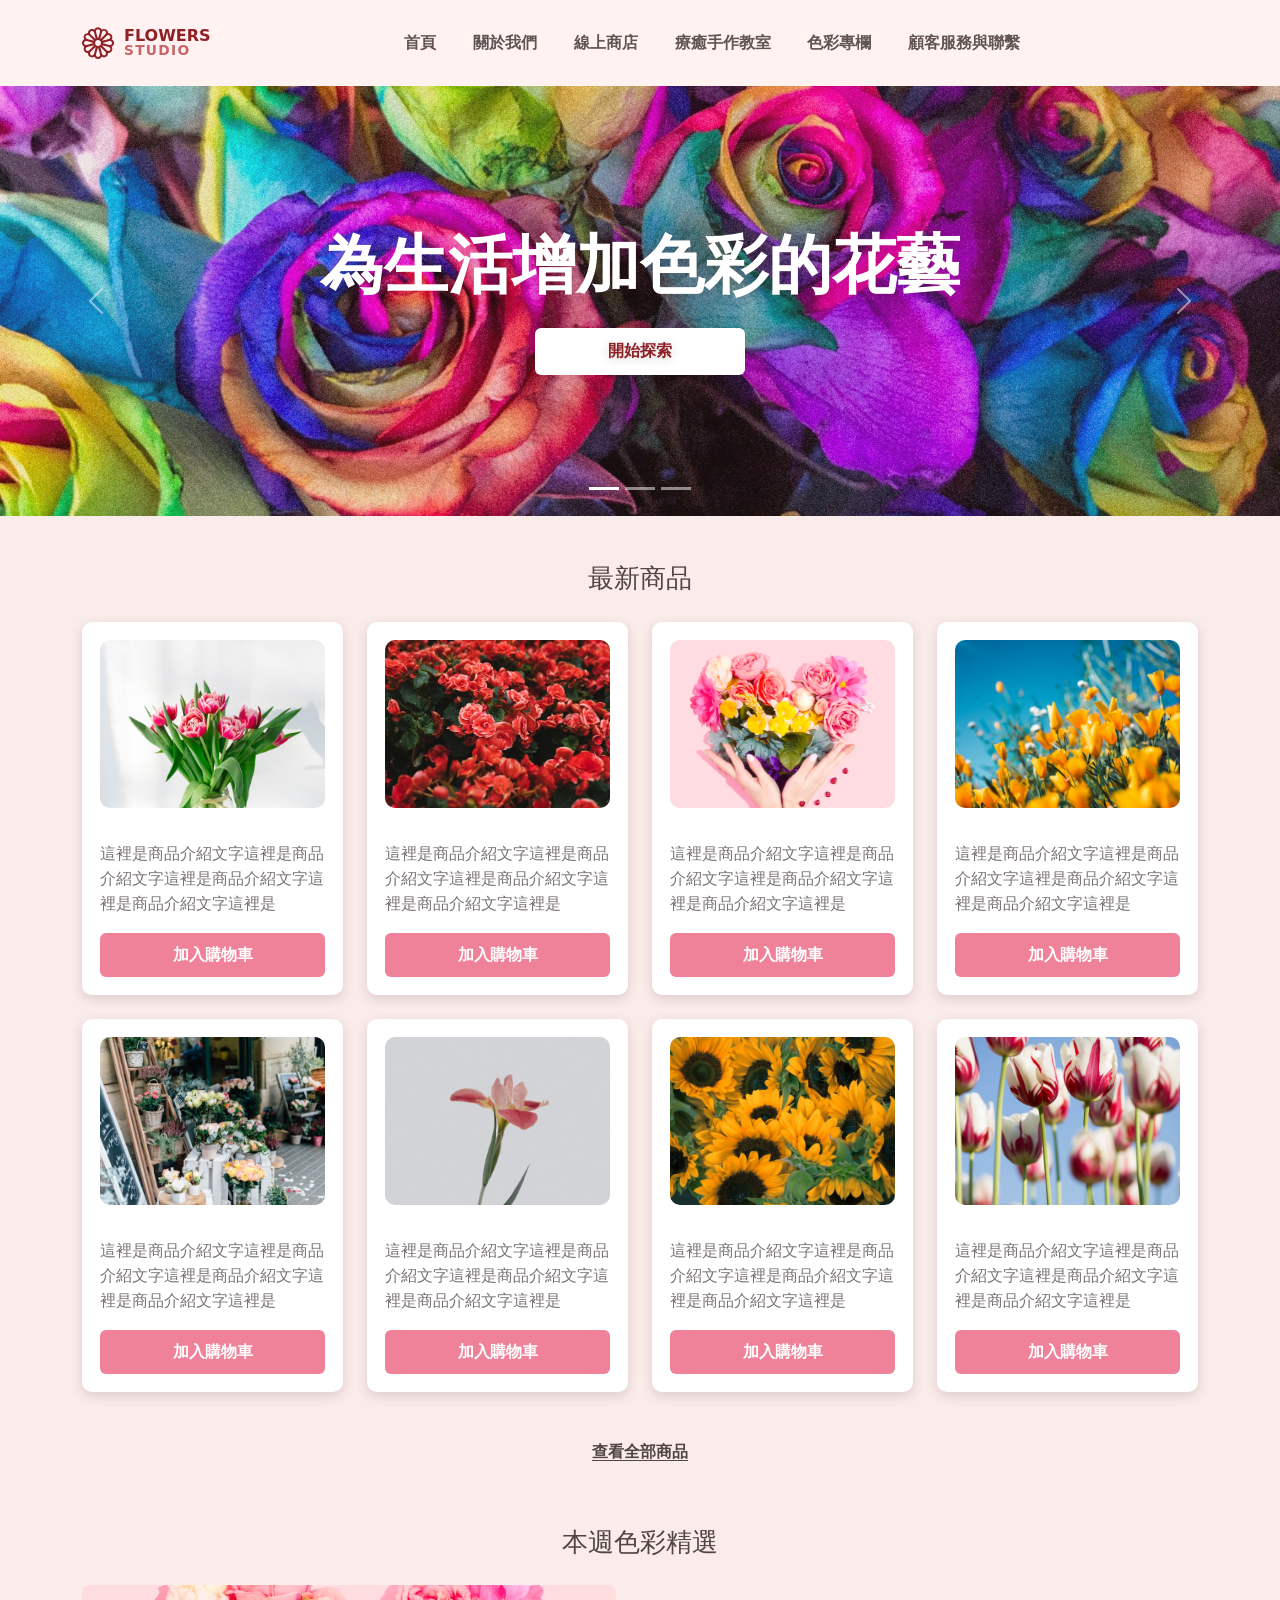
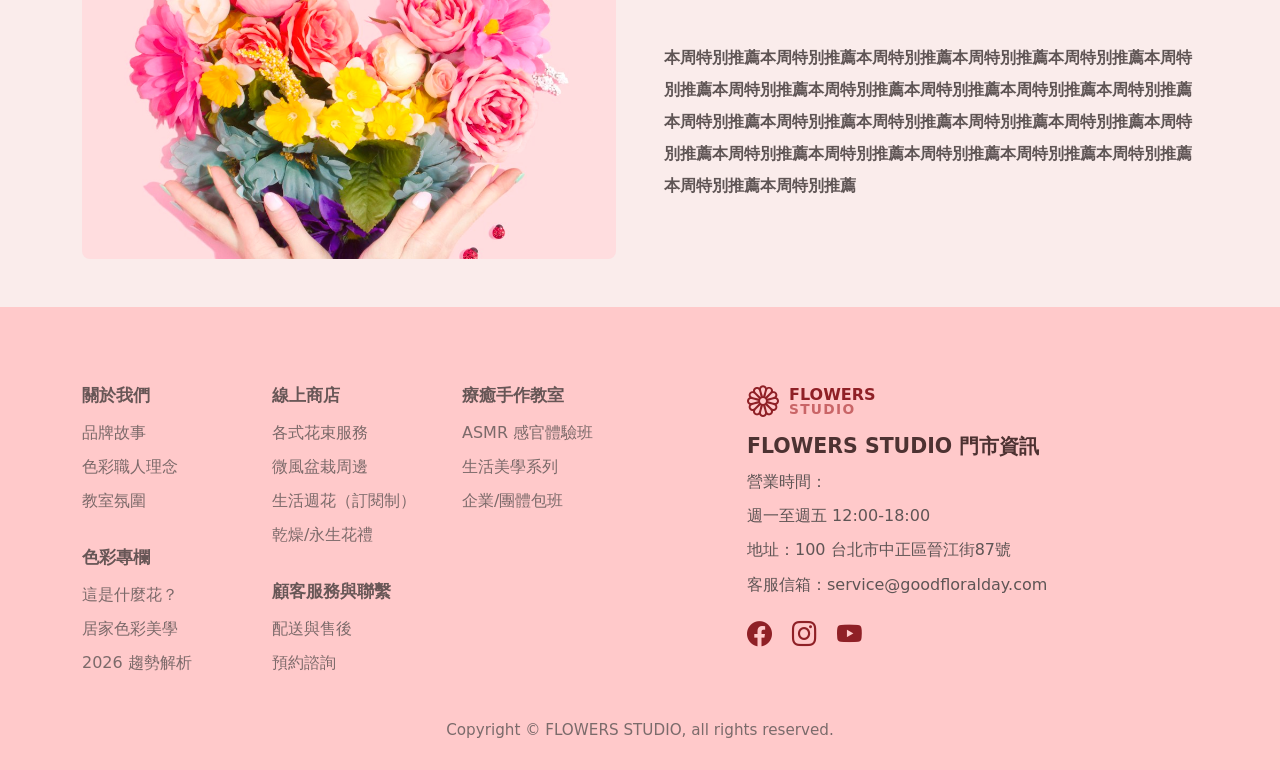
==== index.html @ d43ba5ba "增加 goal.html" ====
<!doctype html>
<html lang="zh-Hant">
  <head>
    <meta charset="utf-8">
    <meta name="viewport" content="width=device-width, initial-scale=1">
    <title>FLOWERS STUDIO</title>
    <link href="https://cdn.jsdelivr.net/npm/bootstrap@5.3.3/dist/css/bootstrap.min.css" rel="stylesheet">
    <link href="https://cdn.jsdelivr.net/npm/bootstrap-icons@1.11.3/font/bootstrap-icons.min.css" rel="stylesheet">
    <link href="css/style.css" rel="stylesheet">
    <!-- 以下為Google tag (gtag.js) GA4頁面資料抓取-->
    <script async src="https://www.googletagmanager.com/gtag/js?id=G-LGL4ZRXLQ2"></script>
    <script>
      window.dataLayer = window.dataLayer || [];
      function gtag(){dataLayer.push(arguments);}
      gtag('js', new Date());

      gtag('config', 'G-LGL4ZRXLQ2');
    </script>
  </head>
  <body>
    <header class="site-header sticky-top">
      <nav class="navbar navbar-expand-lg">
        <div class="container">
          <a class="navbar-brand brand-mark" href="#">
            <i class="bi bi-flower1" aria-hidden="true"></i>
            <span>
              <span class="brand-title">FLOWERS</span>
              <span class="brand-subtitle">STUDIO</span>
            </span>
          </a>
          <button class="navbar-toggler" type="button" data-bs-toggle="collapse" data-bs-target="#mainNav" aria-controls="mainNav" aria-expanded="false" aria-label="切換選單">
            <span class="navbar-toggler-icon"></span>
          </button>
          <div class="collapse navbar-collapse justify-content-center" id="mainNav">
            <ul class="navbar-nav">
              <li class="nav-item"><a class="nav-link" href="#">首頁</a></li>
              <li class="nav-item"><a class="nav-link" href="#">關於我們</a></li>
              <li class="nav-item"><a class="nav-link" href="#">線上商店</a></li>
              <li class="nav-item"><a class="nav-link" href="#">療癒手作教室</a></li>
              <li class="nav-item"><a class="nav-link" href="#">色彩專欄</a></li>
              <li class="nav-item"><a class="nav-link" href="#">顧客服務與聯繫</a></li>
            </ul>
          </div>
        </div>
      </nav>
    </header>

    <main>
      <section id="heroCarousel" class="carousel slide hero-carousel" data-bs-ride="carousel">
        <div class="carousel-indicators">
          <button type="button" data-bs-target="#heroCarousel" data-bs-slide-to="0" class="active" aria-current="true" aria-label="第 1 張"></button>
          <button type="button" data-bs-target="#heroCarousel" data-bs-slide-to="1" aria-label="第 2 張"></button>
          <button type="button" data-bs-target="#heroCarousel" data-bs-slide-to="2" aria-label="第 3 張"></button>
        </div>
        <div class="carousel-inner">
          <div class="carousel-item hero-slide-1 active">
            <div class="container hero-content d-flex flex-column align-items-center justify-content-center text-center">
              <h1 class="hero-title mb-4">為生活增加色彩的花藝</h1>
              <a href="#" class="btn btn-hero">開始探索</a>
            </div>
          </div>
          <div class="carousel-item hero-slide-2">
            <div class="container hero-content d-flex flex-column align-items-center justify-content-center text-center">
              <h2 class="hero-title mb-4">用花束收藏日常溫柔</h2>
              <a href="#" class="btn btn-hero">選購花禮</a>
            </div>
          </div>
          <div class="carousel-item hero-slide-3">
            <div class="container hero-content d-flex flex-column align-items-center justify-content-center text-center">
              <h2 class="hero-title mb-4">把季節花色帶回家</h2>
              <a href="#" class="btn btn-hero">預約課程</a>
            </div>
          </div>
        </div>
        <button class="carousel-control-prev" type="button" data-bs-target="#heroCarousel" data-bs-slide="prev">
          <span class="carousel-control-prev-icon" aria-hidden="true"></span>
          <span class="visually-hidden">上一張</span>
        </button>
        <button class="carousel-control-next" type="button" data-bs-target="#heroCarousel" data-bs-slide="next">
          <span class="carousel-control-next-icon" aria-hidden="true"></span>
          <span class="visually-hidden">下一張</span>
        </button>
      </section>

      <section class="section-space">
        <div class="container">
          <h2 class="section-title">最新商品</h2>
          <div class="row g-4">
            <div class="col-12 col-sm-6 col-lg-3">
              <article class="card product-card h-100">
                <img src="assets/images/product-1.jpg" alt="橘粉色花束">
                <div class="card-body px-0 pb-0 d-flex flex-column">
                  <p class="card-text">這裡是商品介紹文字這裡是商品介紹文字這裡是商品介紹文字這裡是商品介紹文字這裡是</p>
                  <a href="https://fannieteng.github.io/flower-web/goal.html" type="button" class="btn btn-cart mt-auto btnstyle" id="btnstyle">加入購物車</a>
                </div>
              </article>
            </div>
            <div class="col-12 col-sm-6 col-lg-3">
              <article class="card product-card h-100">
                <img src="assets/images/product-2.jpg" alt="粉白色玫瑰花束">
                <div class="card-body px-0 pb-0 d-flex flex-column">
                  <p class="card-text">這裡是商品介紹文字這裡是商品介紹文字這裡是商品介紹文字這裡是商品介紹文字這裡是</p>
                  <button class="btn btn-cart mt-auto">加入購物車</button>
                </div>
              </article>
            </div>
            <div class="col-12 col-sm-6 col-lg-3">
              <article class="card product-card h-100">
                <img src="assets/images/product-3.jpg" alt="桌面花藝擺設">
                <div class="card-body px-0 pb-0 d-flex flex-column">
                  <p class="card-text">這裡是商品介紹文字這裡是商品介紹文字這裡是商品介紹文字這裡是商品介紹文字這裡是</p>
                  <button class="btn btn-cart mt-auto">加入購物車</button>
                </div>
              </article>
            </div>
            <div class="col-12 col-sm-6 col-lg-3">
              <article class="card product-card h-100">
                <img src="assets/images/product-4.jpg" alt="黃色花朵花束">
                <div class="card-body px-0 pb-0 d-flex flex-column">
                  <p class="card-text">這裡是商品介紹文字這裡是商品介紹文字這裡是商品介紹文字這裡是商品介紹文字這裡是</p>
                  <button class="btn btn-cart mt-auto">加入購物車</button>
                </div>
              </article>
            </div>
            <div class="col-12 col-sm-6 col-lg-3">
              <article class="card product-card h-100">
                <img src="assets/images/product-5.jpg" alt="白色花束">
                <div class="card-body px-0 pb-0 d-flex flex-column">
                  <p class="card-text">這裡是商品介紹文字這裡是商品介紹文字這裡是商品介紹文字這裡是商品介紹文字這裡是</p>
                  <button class="btn btn-cart mt-auto">加入購物車</button>
                </div>
              </article>
            </div>
            <div class="col-12 col-sm-6 col-lg-3">
              <article class="card product-card h-100">
                <img src="assets/images/product-6.jpg" alt="粉色鮮花特寫">
                <div class="card-body px-0 pb-0 d-flex flex-column">
                  <p class="card-text">這裡是商品介紹文字這裡是商品介紹文字這裡是商品介紹文字這裡是商品介紹文字這裡是</p>
                  <button class="btn btn-cart mt-auto">加入購物車</button>
                </div>
              </article>
            </div>
            <div class="col-12 col-sm-6 col-lg-3">
              <article class="card product-card h-100">
                <img src="assets/images/product-7.jpg" alt="玫瑰花束">
                <div class="card-body px-0 pb-0 d-flex flex-column">
                  <p class="card-text">這裡是商品介紹文字這裡是商品介紹文字這裡是商品介紹文字這裡是商品介紹文字這裡是</p>
                  <button class="btn btn-cart mt-auto">加入購物車</button>
                </div>
              </article>
            </div>
            <div class="col-12 col-sm-6 col-lg-3">
              <article class="card product-card h-100">
                <img src="assets/images/product-8.jpg" alt="繽紛花束">
                <div class="card-body px-0 pb-0 d-flex flex-column">
                  <p class="card-text">這裡是商品介紹文字這裡是商品介紹文字這裡是商品介紹文字這裡是商品介紹文字這裡是</p>
                  <button class="btn btn-cart mt-auto">加入購物車</button>
                </div>
              </article>
            </div>
          </div>
          <div class="text-center mt-5">
            <a class="all-products" href="#">查看全部商品</a>
          </div>
        </div>
      </section>

      <section class="section-space pt-3 pb-5">
        <div class="container">
          <h2 class="section-title">本週色彩精選</h2>
          <div class="row align-items-center g-5">
            <div class="col-lg-6">
              <img class="feature-image" src="assets/images/feature.jpg" alt="本週精選花藝">
            </div>
            <div class="col-lg-6">
              <p class="feature-text mb-0">
                本周特別推薦本周特別推薦本周特別推薦本周特別推薦本周特別推薦本周特別推薦本周特別推薦本周特別推薦本周特別推薦本周特別推薦本周特別推薦本周特別推薦本周特別推薦本周特別推薦本周特別推薦本周特別推薦本周特別推薦本周特別推薦本周特別推薦本周特別推薦本周特別推薦本周特別推薦本周特別推薦本周特別推薦
              </p>
            </div>
          </div>
        </div>
      </section>
    </main>

    <footer class="site-footer">
      <div class="container">
        <div class="row gy-4">
          <div class="col-6 col-md-3 col-lg-2">
            <h3 class="footer-title">關於我們</h3>
            <ul class="footer-links">
              <li><a href="#">品牌故事</a></li>
              <li><a href="#">色彩職人理念</a></li>
              <li><a href="#">教室氛圍</a></li>
            </ul>
            <h3 class="footer-title">色彩專欄</h3>
            <ul class="footer-links mb-0">
              <li><a href="#">這是什麼花？</a></li>
              <li><a href="#">居家色彩美學</a></li>
              <li><a href="#">2026 趨勢解析</a></li>
            </ul>
          </div>
          <div class="col-6 col-md-3 col-lg-2">
            <h3 class="footer-title">線上商店</h3>
            <ul class="footer-links">
              <li><a href="#">各式花束服務</a></li>
              <li><a href="#">微風盆栽周邊</a></li>
              <li><a href="#">生活週花（訂閱制）</a></li>
              <li><a href="#">乾燥/永生花禮</a></li>
            </ul>
            <h3 class="footer-title">顧客服務與聯繫</h3>
            <ul class="footer-links mb-0">
              <li><a href="#">配送與售後</a></li>
              <li><a href="#">預約諮詢</a></li>
            </ul>
          </div>
          <div class="col-12 col-md-6 col-lg-3">
            <h3 class="footer-title">療癒手作教室</h3>
            <ul class="footer-links mb-0">
              <li><a href="#">ASMR 感官體驗班</a></li>
              <li><a href="#">生活美學系列</a></li>
              <li><a href="#">企業/團體包班</a></li>
            </ul>
          </div>
          <div class="col-12 col-lg-5">
            <div class="footer-brand brand-mark mb-3">
              <i class="bi bi-flower1" aria-hidden="true"></i>
              <span>
                <span class="brand-title">FLOWERS</span>
                <span class="brand-subtitle">STUDIO</span>
              </span>
            </div>
            <h3 class="store-title">FLOWERS STUDIO 門市資訊</h3>
            <div class="store-info">
              <p class="mb-1">營業時間：</p>
              <p class="mb-1">週一至週五 12:00-18:00</p>
              <p class="mb-1">地址：100 台北市中正區晉江街87號</p>
              <p class="mb-0">客服信箱：service@goodfloralday.com</p>
            </div>
            <div class="social-links" aria-label="社群連結">
              <a href="#" aria-label="Facebook"><i class="bi bi-facebook"></i></a>
              <a href="#" aria-label="Instagram"><i class="bi bi-instagram"></i></a>
              <a href="https://www.youtube.com/" aria-label="YouTube"><i class="bi bi-youtube"></i></a>
            </div>
          </div>
        </div>
        <p class="copyright mb-0">Copyright © FLOWERS STUDIO, all rights reserved.</p>
      </div>
    </footer>

    <script src="https://cdn.jsdelivr.net/npm/bootstrap@5.3.3/dist/js/bootstrap.bundle.min.js"></script>
    <script src="js/script.js"></script>
    <script src="js/gtag.js"></script>
  </body>
</html>
---- css/style.css ----
:root {
  --bg-soft: #faeceb;
  --pink: #ef8199;
  --pink-light: #ffc9ca;
  --wine: #8f2026;
  --text: #5f5555;
}

body {
  color: var(--text);
  background: var(--bg-soft);
  font-family: "Noto Sans TC", "Microsoft JhengHei", system-ui, sans-serif;
}

a {
  color: inherit;
  text-decoration: none;
}

.site-header {
  background: #fff2f1;
}

.navbar {
  min-height: 86px;
}

.brand-mark {
  display: inline-flex;
  align-items: center;
  gap: 10px;
  color: var(--wine);
  font-weight: 900;
  line-height: 1;
}

.brand-mark i {
  font-size: 2rem;
}

.brand-title {
  display: block;
  font-size: 1rem;
  letter-spacing: 0;
}

.brand-subtitle {
  display: block;
  font-size: .86rem;
  letter-spacing: .08rem;
  color: #c96567;
}

.nav-link {
  color: #5f5555;
  font-weight: 700;
  padding-inline: 1.15rem !important;
}

.nav-link:hover,
.nav-link:focus {
  color: var(--wine);
}

.hero-carousel .carousel-item {
  height: 430px;
  background-color: #f4c7ca;
  background-position: center;
  background-size: cover;
}

.hero-carousel .carousel-item::before {
  content: "";
  position: absolute;
  inset: 0;
  background: rgba(174, 80, 92, .12);
}

.hero-slide-1 {
  background-image: url("../assets/images/hero-1.jpg");
}

.hero-slide-2 {
  background-image: url("../assets/images/hero-2.jpg");
}

.hero-slide-3 {
  background-image: url("../assets/images/hero-3.jpg");
}

.hero-content {
  position: relative;
  z-index: 1;
  min-height: 430px;
  text-shadow: 0 2px 10px rgba(80, 30, 30, .18);
}

.hero-title {
  color: #fff;
  font-size: clamp(2.35rem, 5vw, 4rem);
  font-weight: 900;
  letter-spacing: 0;
}

.btn-hero {
  width: min(210px, 60vw);
  border: 0;
  border-radius: 6px;
  background: #fff;
  color: var(--wine);
  font-weight: 800;
  padding: .7rem 1.75rem;
}

.section-space {
  padding-block: 46px;
}

.section-title {
  color: #514444;
  font-size: 1.65rem;
  font-weight: 500;
  margin-bottom: 28px;
  text-align: center;
}

.product-card {
  border: 0;
  border-radius: 10px;
  box-shadow: 0 4px 12px rgba(96, 66, 66, .18);
  padding: 18px;
}

.product-card img {
  width: 100%;
  aspect-ratio: 4 / 3;
  border-radius: 10px;
  object-fit: cover;
}

.product-card .card-text {
  color: #7b7474;
  line-height: 1.55;
  margin-block: 18px 16px;
}

.btn-cart {
  width: 100%;
  border: 0;
  border-radius: 6px;
  background: var(--pink);
  color: #fff;
  font-weight: 800;
  padding-block: .62rem;
}

.btn-cart:hover,
.btn-cart:focus {
  background: #dc6f88;
  color: #fff;
}

.all-products {
  color: #514444;
  font-weight: 700;
  text-decoration: underline;
  text-underline-offset: 3px;
}

.feature-image {
  width: 100%;
  aspect-ratio: 16 / 8.2;
  border-radius: 8px;
  object-fit: cover;
}

.feature-text {
  color: #5f5555;
  font-weight: 600;
  line-height: 2;
}

.site-footer {
  background: var(--pink-light);
  padding-block: 78px 28px;
}

.footer-title {
  color: #675656;
  font-size: 1.05rem;
  font-weight: 800;
  margin-bottom: 16px;
}

.footer-links {
  list-style: none;
  margin: 0 0 34px;
  padding: 0;
}

.footer-links li {
  margin-bottom: 10px;
}

.footer-links a {
  color: #7c6a6a;
}

.footer-links a:hover,
.social-links a:hover {
  color: var(--wine);
}

.footer-brand {
  color: var(--wine);
  font-weight: 900;
}

.store-title {
  color: #4d3232;
  font-size: 1.28rem;
  font-weight: 900;
}

.store-info {
  line-height: 1.9;
}

.social-links {
  display: flex;
  gap: 20px;
  margin-top: 16px;
}

.social-links a {
  color: var(--wine);
  font-size: 1.55rem;
}

.copyright {
  color: #7b6b6b;
  font-size: .95rem;
  margin-top: 34px;
  text-align: center;
}

@media (max-width: 991.98px) {
  .navbar {
    min-height: 72px;
  }

  .hero-carousel .carousel-item,
  .hero-content {
    height: 360px;
    min-height: 360px;
  }

  .nav-link {
    padding-block: .75rem !important;
  }
}

@media (max-width: 575.98px) {
  .hero-carousel .carousel-item,
  .hero-content {
    height: 300px;
    min-height: 300px;
  }

  .section-space {
    padding-block: 34px;
  }

  .site-footer {
    padding-top: 48px;
  }
}


a.btnstyle {
  color:white;
  cursor: pointer;
  text-decoration: none;
}
a.btnstyle:hover {
  background-color:#00438a;
}
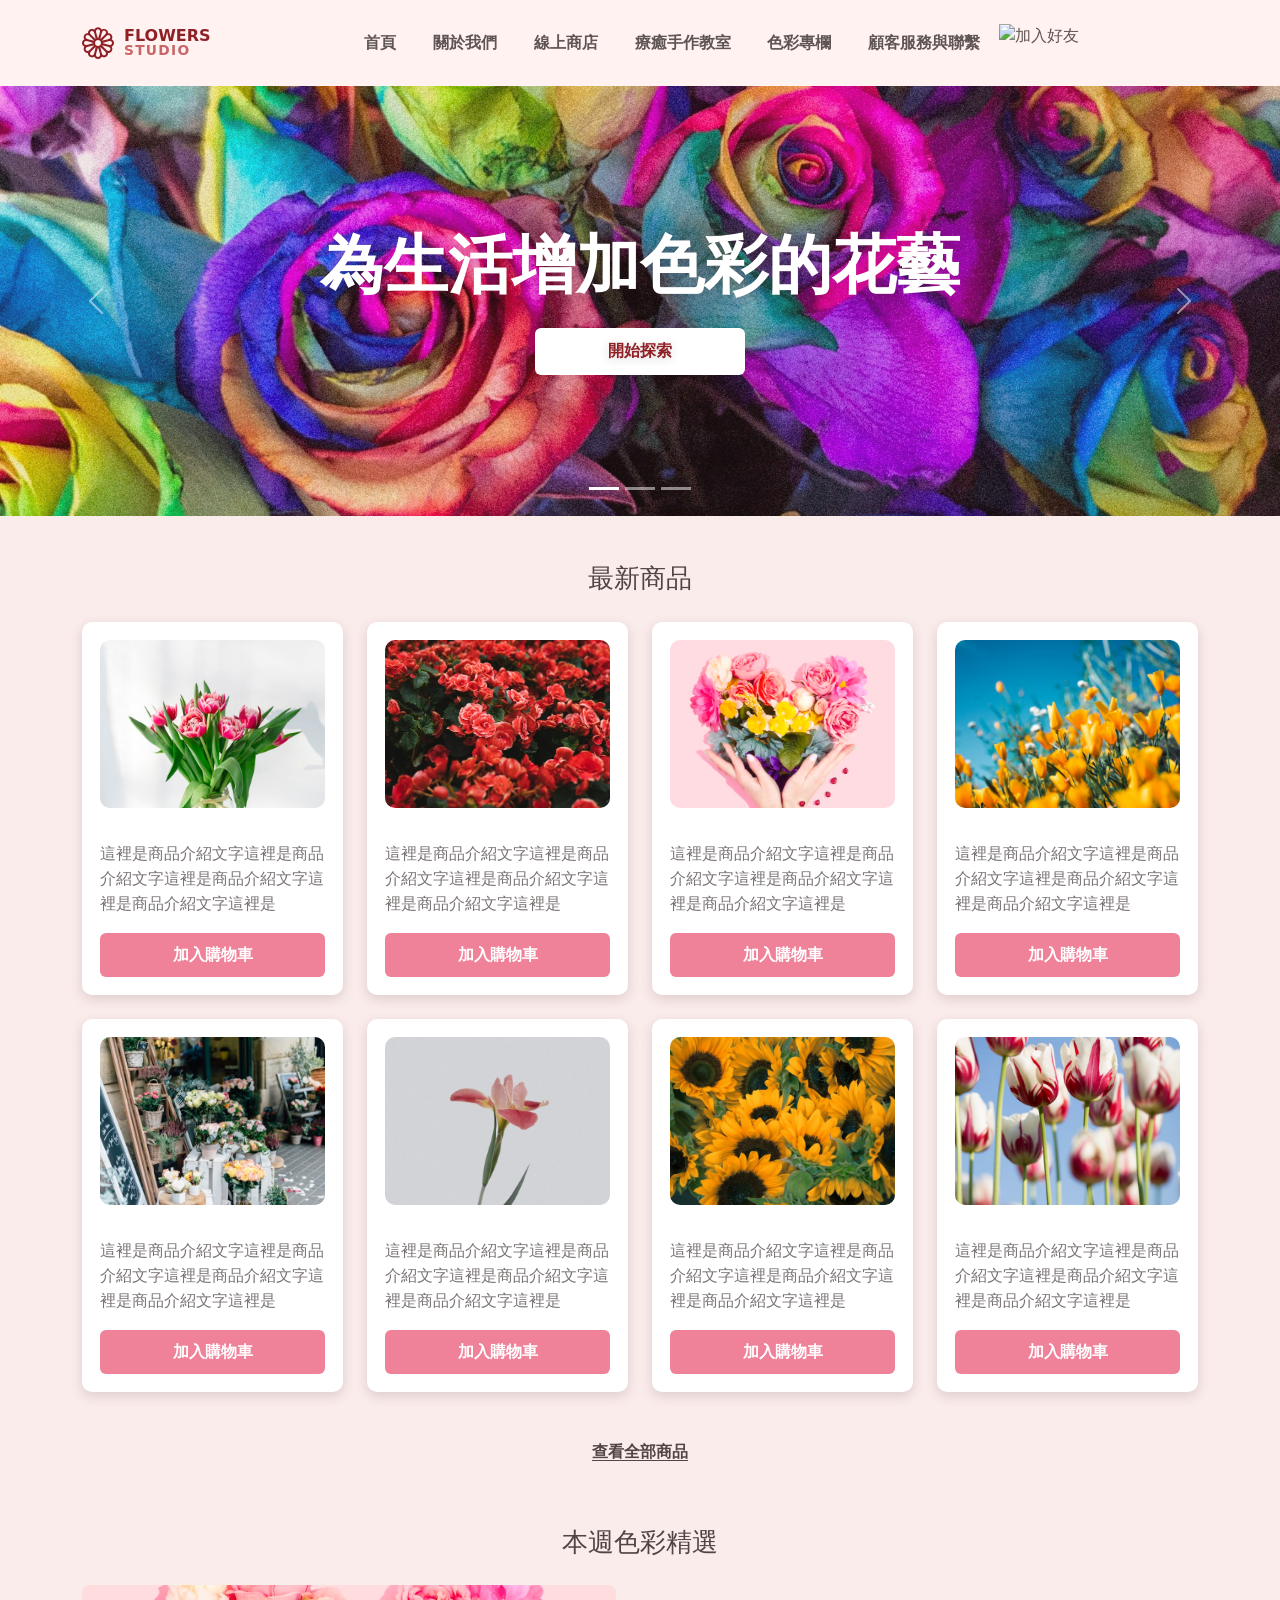
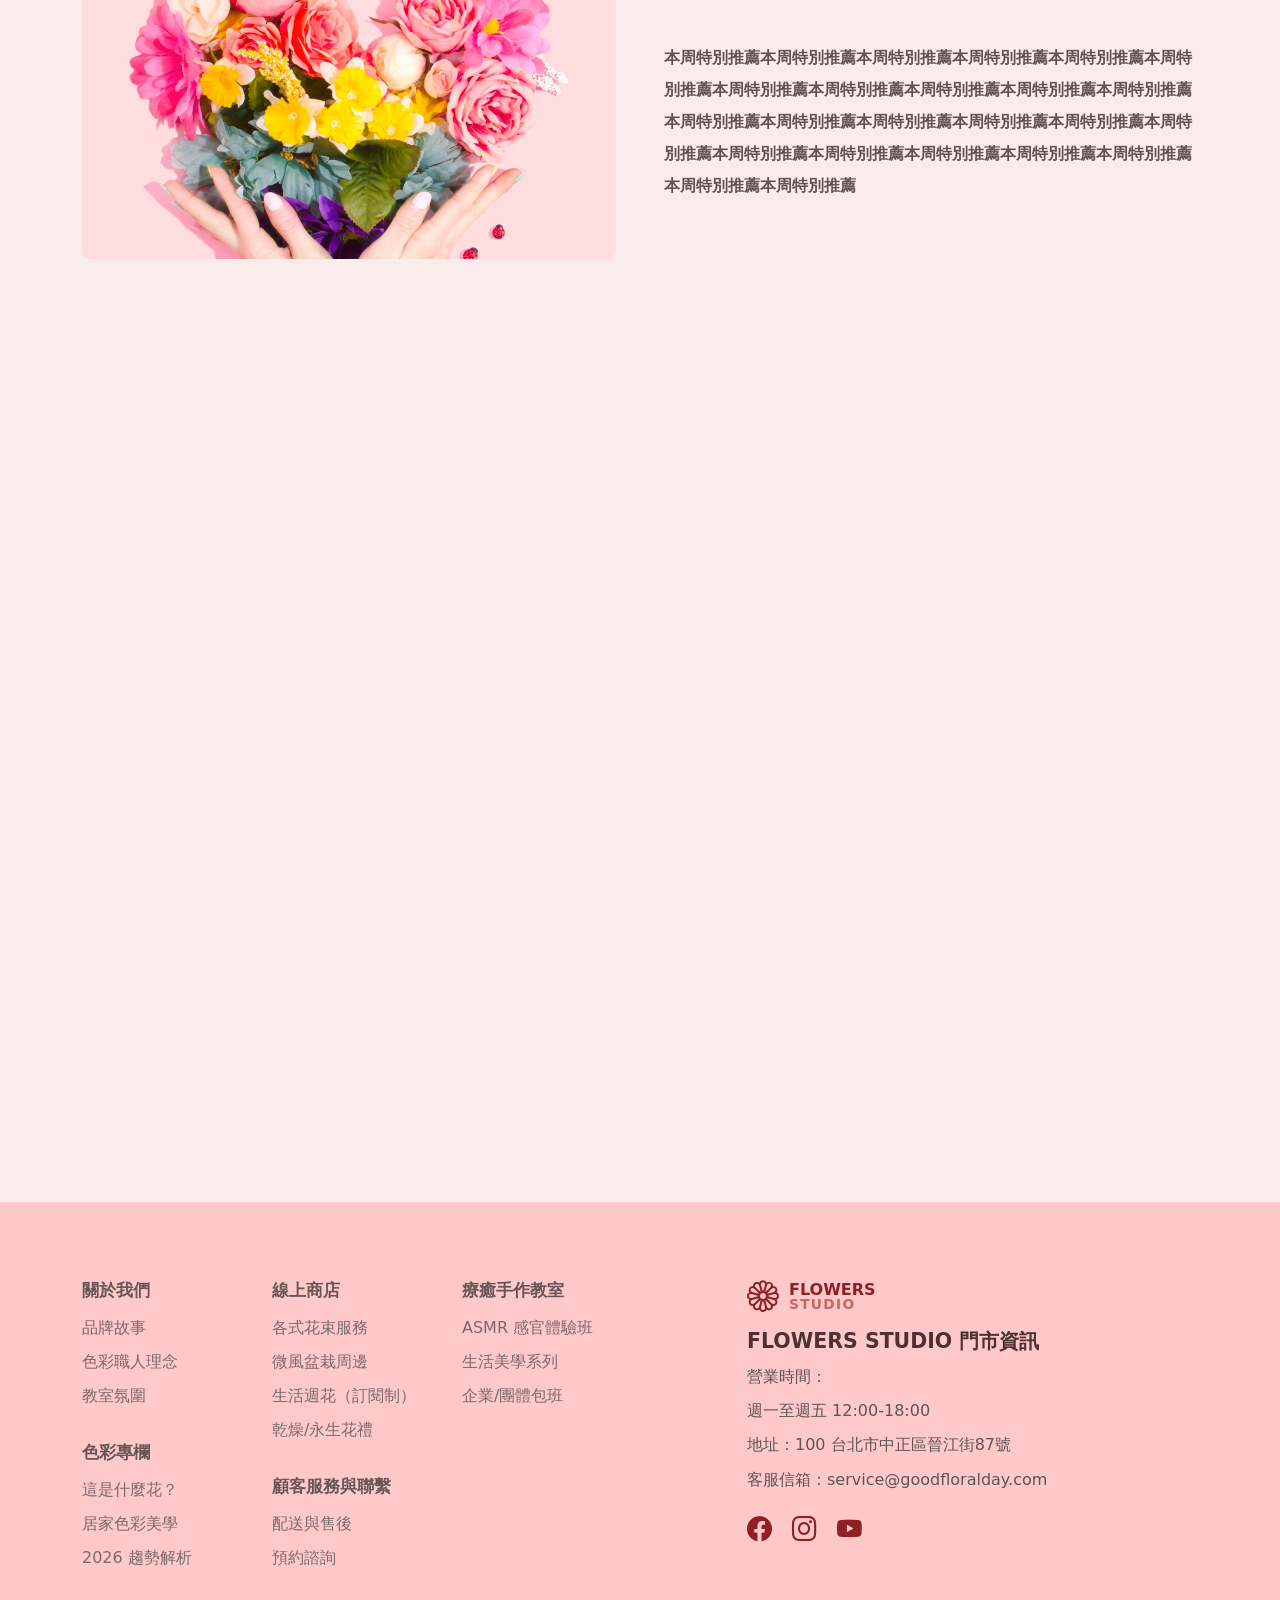
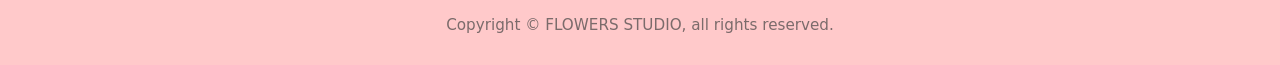
==== commit b8ff7714: "add section" ====
--- a/index.html
+++ b/index.html
@@ -15,6 +15,15 @@
       gtag('js', new Date());
 
       gtag('config', 'G-LGL4ZRXLQ2');
+    </script>
+    <!-- 以下為Google tag (gtag.js) google ads頁面資料抓取-->
+    <script async src="https://www.googletagmanager.com/gtag/js?id=AW-18338779038"></script>
+    <script>
+      window.dataLayer = window.dataLayer || [];
+      function gtag(){dataLayer.push(arguments);}
+      gtag('js', new Date());
+
+      gtag('config', 'AW-18338779038');
     </script>
   </head>
   <body>
@@ -38,7 +47,8 @@
               <li class="nav-item"><a class="nav-link" href="#">線上商店</a></li>
               <li class="nav-item"><a class="nav-link" href="#">療癒手作教室</a></li>
               <li class="nav-item"><a class="nav-link" href="#">色彩專欄</a></li>
-              <li class="nav-item"><a class="nav-link" href="#">顧客服務與聯繫</a></li>
+              <li class="nav-item"><a class="nav-link" href="contact.html">顧客服務與聯繫</a></li>
+              <li class="nav-item"><a href="https://lin.ee/qc7z6K2" target="_blank"><img src="https://scdn.line-apps.com/n/line_add_friends/btn/zh-Hant.png" alt="加入好友" height="36" border="0"></a></li>
             </ul>
           </div>
         </div>
@@ -91,7 +101,7 @@
                 <img src="assets/images/product-1.jpg" alt="橘粉色花束">
                 <div class="card-body px-0 pb-0 d-flex flex-column">
                   <p class="card-text">這裡是商品介紹文字這裡是商品介紹文字這裡是商品介紹文字這裡是商品介紹文字這裡是</p>
-                  <a href="https://fannieteng.github.io/flower-web/goal.html" type="button" class="btn btn-cart mt-auto btnstyle" id="btnstyle">加入購物車</a>
+                  <a href="goal.html" class="btn btn-cart mt-auto btnstyle" id="btnstyle">加入購物車</a>
                 </div>
               </article>
             </div>
@@ -181,6 +191,18 @@
         </div>
       </section>
     </main>
+    <section>
+      <div class="container">
+        <div class="row">
+          <div class="col-lg-6 col-md-12">
+            <iframe src="https://www.facebook.com/plugins/post.php?href=https%3A%2F%2Fwww.facebook.com%2Fflowersstudio2026%2Fposts%2Fpfbid0A6yDNGQoMbZ93swxYoFRBqypuFs4MtNpR8A1rxqvefsZY4NuSDXkRfxKUzNTDPbnl&show_text=true&width=500" width="100%" height="639" style="border:none;overflow:hidden" scrolling="no" frameborder="0" allowfullscreen="true" allow="autoplay; clipboard-write; encrypted-media; picture-in-picture; web-share"></iframe>
+          </div>
+          <div class="col-lg-6 col-md-12">
+            <iframe src="https://docs.google.com/forms/d/e/1FAIpQLSe8wXbL4Nuq-vB0O4nIsdXybFwcpX1B43GRHQ1Ub5O5h1HBiQ/viewform?embedded=true" width="100%" height="888" frameborder="0" marginheight="0" marginwidth="0">載入中…</iframe>
+          </div>
+        </div>
+      </div>
+    </section>
 
     <footer class="site-footer">
       <div class="container">
--- a/css/style.css
+++ b/css/style.css
@@ -284,4 +284,100 @@
 }
 a.btnstyle:hover {
   background-color:#00438a;
-}+}
+
+.page-hero {
+  background: linear-gradient(135deg, rgba(143, 32, 38, .82), rgba(239, 129, 153, .7)), url("../assets/images/hero-2.jpg") center / cover;
+  color: #fff;
+  padding: 76px 0;
+  text-align: center;
+}
+
+.page-hero h1 {
+  font-size: clamp(2.2rem, 5vw, 3.4rem);
+  font-weight: 900;
+  margin-bottom: 12px;
+}
+
+.page-hero p {
+  font-size: 1.1rem;
+  margin: 0;
+}
+
+.contact-card,
+.contact-form {
+  height: 100%;
+  background: #fff;
+  border: 0;
+  border-radius: 12px;
+  box-shadow: 0 4px 14px rgba(96, 66, 66, .14);
+  padding: 28px;
+}
+
+.contact-card i {
+  color: var(--pink);
+  font-size: 1.75rem;
+}
+
+.contact-card h2,
+.contact-form h2,
+.faq-title {
+  color: #514444;
+  font-size: 1.35rem;
+  font-weight: 800;
+}
+
+.contact-card p,
+.contact-card a {
+  color: #716565;
+  line-height: 1.8;
+}
+
+.contact-form .form-label {
+  color: #5f5555;
+  font-weight: 700;
+}
+
+.contact-form .form-control,
+.contact-form .form-select {
+  border-color: #e7c7c7;
+  padding: .7rem .8rem;
+}
+
+.contact-form .form-control:focus,
+.contact-form .form-select:focus {
+  border-color: var(--pink);
+  box-shadow: 0 0 0 .2rem rgba(239, 129, 153, .18);
+}
+
+.btn-contact {
+  border: 0;
+  border-radius: 6px;
+  background: var(--pink);
+  color: #fff;
+  font-weight: 800;
+  padding: .72rem 2.2rem;
+}
+
+.btn-contact:hover,
+.btn-contact:focus {
+  background: #dc6f88;
+  color: #fff;
+}
+
+.faq-list .accordion-item {
+  border: 0;
+  border-radius: 8px;
+  margin-bottom: 12px;
+  overflow: hidden;
+}
+
+.faq-list .accordion-button {
+  color: #514444;
+  font-weight: 700;
+}
+
+.faq-list .accordion-button:not(.collapsed) {
+  background: #fff0f1;
+  box-shadow: none;
+}
